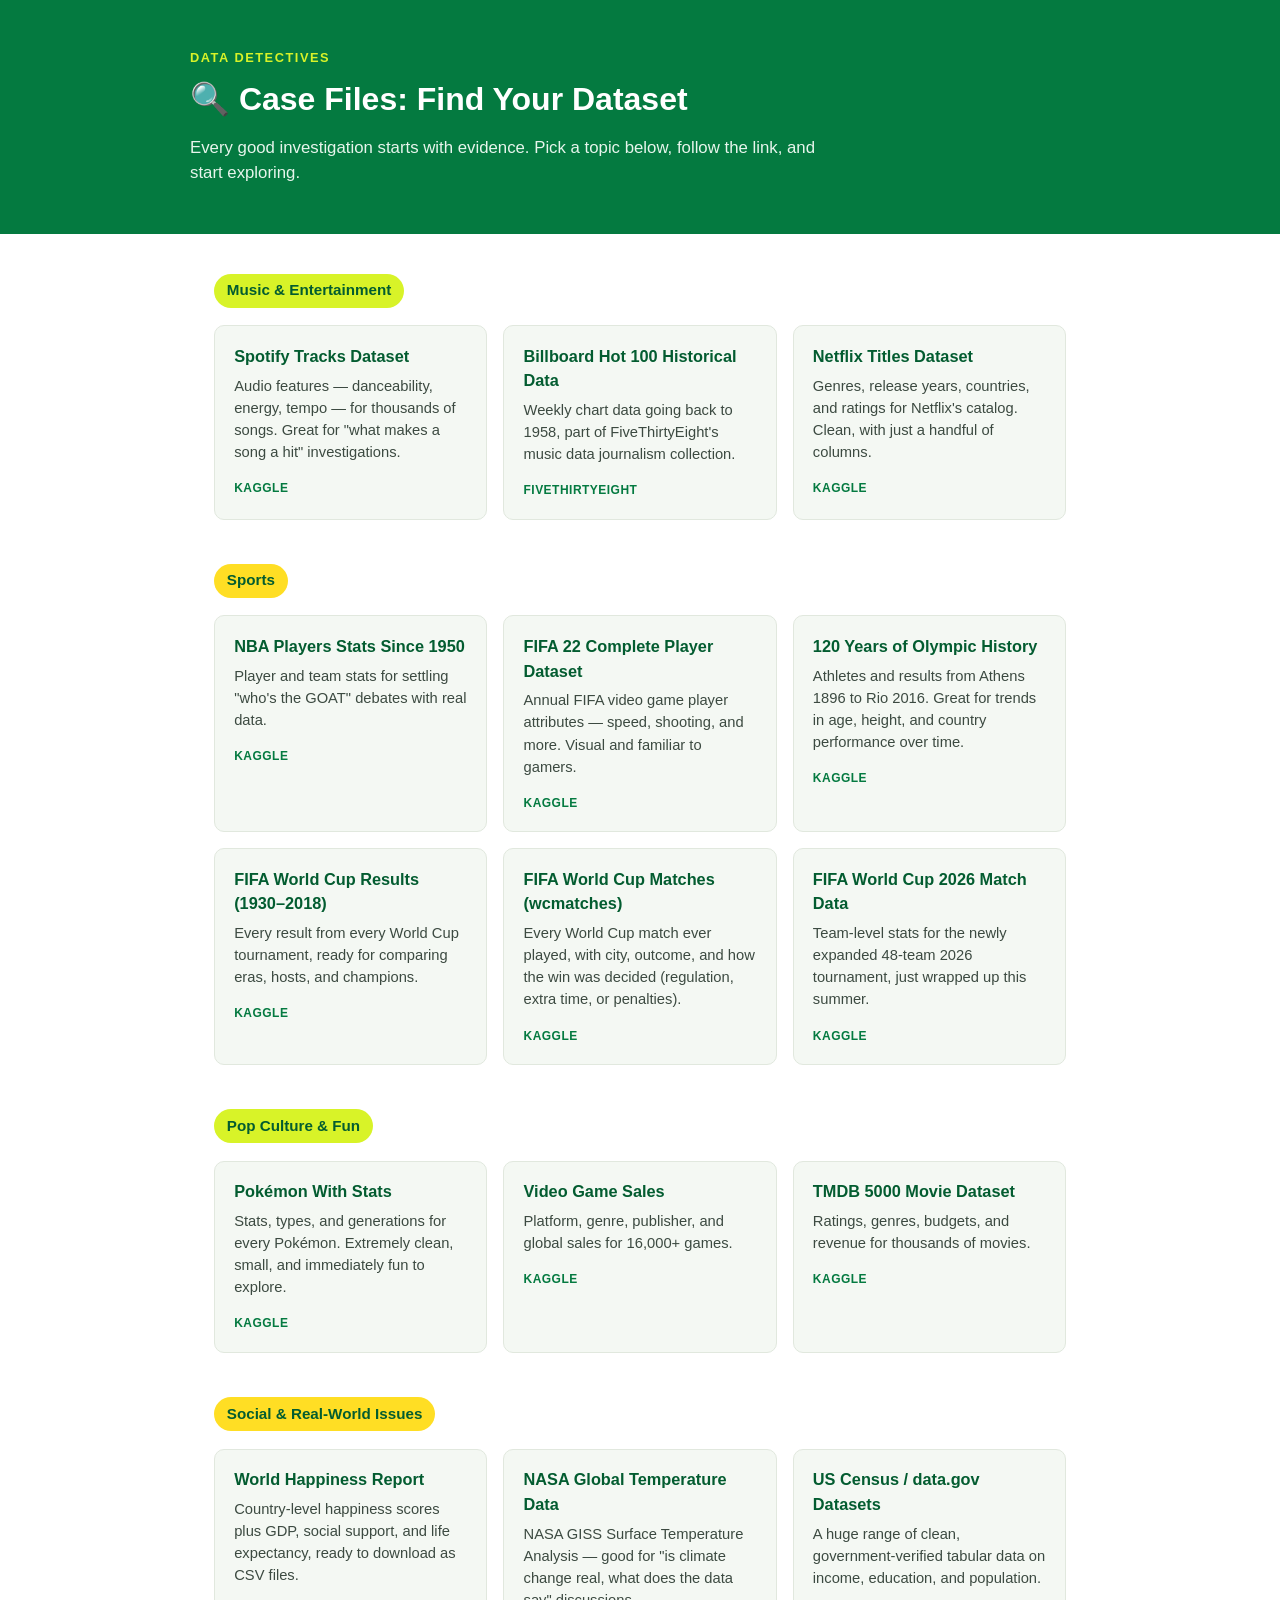
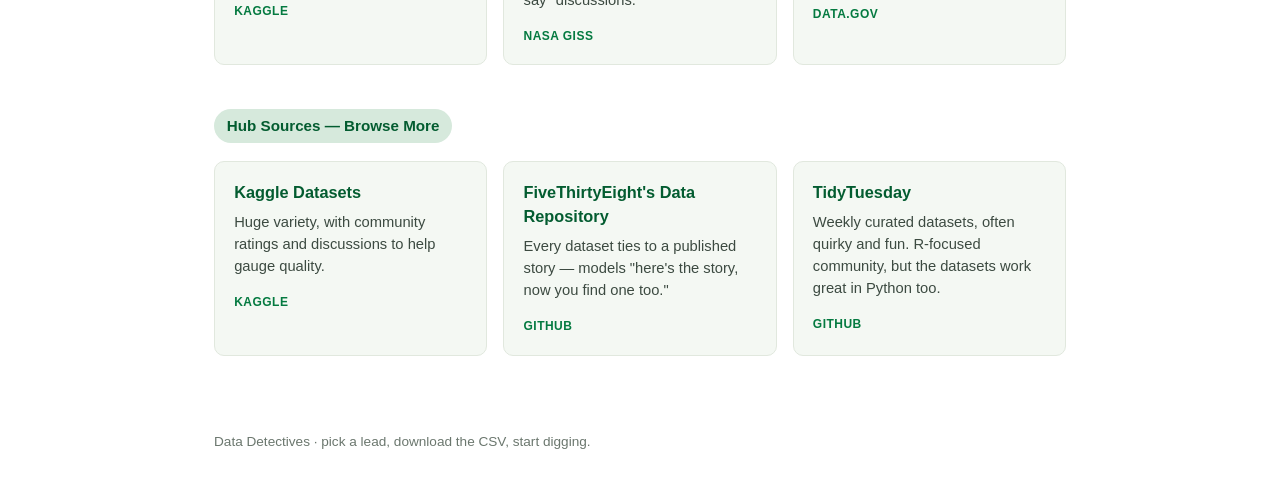
==== index.html @ fd246d50 "Add files via upload" ====
<!DOCTYPE html>
<html lang="en">
<head>
<meta charset="UTF-8">
<meta name="viewport" content="width=device-width, initial-scale=1.0">
<title>Data Detectives — Dataset Directory</title>
<link rel="stylesheet" href="styles.css">
</head>
<body>

<header class="site-header">
  <div class="header-inner">
    <p class="eyebrow">Data Detectives</p>
    <h1>🔍 Case Files: Find Your Dataset</h1>
    <p class="subtitle">Every good investigation starts with evidence. Pick a topic below, follow the link, and start exploring.</p>
  </div>
</header>

<main>

  <section class="topic">
    <h2><span class="tag tag-a">Music &amp; Entertainment</span></h2>
    <div class="card-grid">
      <a class="card" href="https://www.kaggle.com/datasets/maharshipandya/-spotify-tracks-dataset" target="_blank" rel="noopener">
        <h3>Spotify Tracks Dataset</h3>
        <p>Audio features — danceability, energy, tempo — for thousands of songs. Great for "what makes a song a hit" investigations.</p>
        <span class="source">Kaggle</span>
      </a>
      <a class="card" href="https://github.com/fivethirtyeight/data" target="_blank" rel="noopener">
        <h3>Billboard Hot 100 Historical Data</h3>
        <p>Weekly chart data going back to 1958, part of FiveThirtyEight's music data journalism collection.</p>
        <span class="source">FiveThirtyEight</span>
      </a>
      <a class="card" href="https://www.kaggle.com/datasets/shivamb/netflix-shows" target="_blank" rel="noopener">
        <h3>Netflix Titles Dataset</h3>
        <p>Genres, release years, countries, and ratings for Netflix's catalog. Clean, with just a handful of columns.</p>
        <span class="source">Kaggle</span>
      </a>
    </div>
  </section>

  <section class="topic">
    <h2><span class="tag tag-b">Sports</span></h2>
    <div class="card-grid">
      <a class="card" href="https://www.kaggle.com/datasets/drgilermo/nba-players-stats" target="_blank" rel="noopener">
        <h3>NBA Players Stats Since 1950</h3>
        <p>Player and team stats for settling "who's the GOAT" debates with real data.</p>
        <span class="source">Kaggle</span>
      </a>
      <a class="card" href="https://www.kaggle.com/datasets/stefanoleone992/fifa-22-complete-player-dataset" target="_blank" rel="noopener">
        <h3>FIFA 22 Complete Player Dataset</h3>
        <p>Annual FIFA video game player attributes — speed, shooting, and more. Visual and familiar to gamers.</p>
        <span class="source">Kaggle</span>
      </a>
      <a class="card" href="https://www.kaggle.com/datasets/heesoo37/120-years-of-olympic-history-athletes-and-results" target="_blank" rel="noopener">
        <h3>120 Years of Olympic History</h3>
        <p>Athletes and results from Athens 1896 to Rio 2016. Great for trends in age, height, and country performance over time.</p>
        <span class="source">Kaggle</span>
      </a>
      <a class="card" href="https://www.kaggle.com/datasets/abecklas/fifa-world-cup" target="_blank" rel="noopener">
        <h3>FIFA World Cup Results (1930–2018)</h3>
        <p>Every result from every World Cup tournament, ready for comparing eras, hosts, and champions.</p>
        <span class="source">Kaggle</span>
      </a>
      <a class="card" href="https://www.kaggle.com/datasets/evangower/fifa-world-cup" target="_blank" rel="noopener">
        <h3>FIFA World Cup Matches (wcmatches)</h3>
        <p>Every World Cup match ever played, with city, outcome, and how the win was decided (regulation, extra time, or penalties).</p>
        <span class="source">Kaggle</span>
      </a>
      <a class="card" href="https://www.kaggle.com/datasets/swaptr/fifa-wc-2026-matches" target="_blank" rel="noopener">
        <h3>FIFA World Cup 2026 Match Data</h3>
        <p>Team-level stats for the newly expanded 48-team 2026 tournament, just wrapped up this summer.</p>
        <span class="source">Kaggle</span>
      </a>
    </div>
  </section>

  <section class="topic">
    <h2><span class="tag tag-c">Pop Culture &amp; Fun</span></h2>
    <div class="card-grid">
      <a class="card" href="https://www.kaggle.com/datasets/abcsds/pokemon" target="_blank" rel="noopener">
        <h3>Pokémon With Stats</h3>
        <p>Stats, types, and generations for every Pokémon. Extremely clean, small, and immediately fun to explore.</p>
        <span class="source">Kaggle</span>
      </a>
      <a class="card" href="https://www.kaggle.com/datasets/gregorut/videogamesales" target="_blank" rel="noopener">
        <h3>Video Game Sales</h3>
        <p>Platform, genre, publisher, and global sales for 16,000+ games.</p>
        <span class="source">Kaggle</span>
      </a>
      <a class="card" href="https://www.kaggle.com/datasets/tmdb/tmdb-movie-metadata" target="_blank" rel="noopener">
        <h3>TMDB 5000 Movie Dataset</h3>
        <p>Ratings, genres, budgets, and revenue for thousands of movies.</p>
        <span class="source">Kaggle</span>
      </a>
    </div>
  </section>

  <section class="topic">
    <h2><span class="tag tag-d">Social &amp; Real-World Issues</span></h2>
    <div class="card-grid">
      <a class="card" href="https://www.kaggle.com/datasets/unsdsn/world-happiness" target="_blank" rel="noopener">
        <h3>World Happiness Report</h3>
        <p>Country-level happiness scores plus GDP, social support, and life expectancy, ready to download as CSV files.</p>
        <span class="source">Kaggle</span>
      </a>
      <a class="card" href="https://data.giss.nasa.gov/gistemp/" target="_blank" rel="noopener">
        <h3>NASA Global Temperature Data</h3>
        <p>NASA GISS Surface Temperature Analysis — good for "is climate change real, what does the data say" discussions.</p>
        <span class="source">NASA GISS</span>
      </a>
      <a class="card" href="https://data.gov" target="_blank" rel="noopener">
        <h3>US Census / data.gov Datasets</h3>
        <p>A huge range of clean, government-verified tabular data on income, education, and population.</p>
        <span class="source">data.gov</span>
      </a>
    </div>
  </section>

  <section class="topic">
    <h2><span class="tag tag-e">Hub Sources — Browse More</span></h2>
    <div class="card-grid">
      <a class="card" href="https://www.kaggle.com/datasets" target="_blank" rel="noopener">
        <h3>Kaggle Datasets</h3>
        <p>Huge variety, with community ratings and discussions to help gauge quality.</p>
        <span class="source">Kaggle</span>
      </a>
      <a class="card" href="https://github.com/fivethirtyeight/data" target="_blank" rel="noopener">
        <h3>FiveThirtyEight's Data Repository</h3>
        <p>Every dataset ties to a published story — models "here's the story, now you find one too."</p>
        <span class="source">GitHub</span>
      </a>
      <a class="card" href="https://github.com/rfordatascience/tidytuesday" target="_blank" rel="noopener">
        <h3>TidyTuesday</h3>
        <p>Weekly curated datasets, often quirky and fun. R-focused community, but the datasets work great in Python too.</p>
        <span class="source">GitHub</span>
      </a>
    </div>
  </section>

</main>

<footer class="site-footer">
  <p>Data Detectives · pick a lead, download the CSV, start digging.</p>
</footer>

</body>
</html>
---- styles.css ----
:root {
  --green: #047A40;
  --green-dark: #035c30;
  --lime: #D8F328;
  --yellow: #FFDE24;
  --ink: #1a2b22;
  --paper: #ffffff;
  --paper-soft: #f4f8f3;
  --border: #e1e8de;
}

* {
  box-sizing: border-box;
}

body {
  margin: 0;
  font-family: -apple-system, BlinkMacSystemFont, "Segoe UI", Helvetica, Arial, sans-serif;
  color: var(--ink);
  background: var(--paper);
  line-height: 1.5;
}

.site-header {
  background: var(--green);
  color: var(--paper);
  padding: 3rem 1.5rem;
}

.header-inner {
  max-width: 900px;
  margin: 0 auto;
}

.eyebrow {
  text-transform: uppercase;
  letter-spacing: 0.12em;
  font-size: 0.8rem;
  font-weight: 700;
  color: var(--lime);
  margin: 0 0 0.5rem;
}

.site-header h1 {
  font-size: 2rem;
  margin: 0 0 0.75rem;
}

.subtitle {
  margin: 0;
  max-width: 640px;
  color: #e7f5ec;
  font-size: 1.05rem;
}

main {
  max-width: 900px;
  margin: 0 auto;
  padding: 2.5rem 1.5rem 1rem;
}

.topic {
  margin-bottom: 2.75rem;
}

.topic h2 {
  margin: 0 0 1.1rem;
  font-size: 1rem;
}

.tag {
  display: inline-block;
  padding: 0.35rem 0.8rem;
  border-radius: 999px;
  font-weight: 700;
  font-size: 0.95rem;
  color: var(--green-dark);
}

.tag-a { background: var(--lime); }
.tag-b { background: var(--yellow); }
.tag-c { background: var(--lime); }
.tag-d { background: var(--yellow); }
.tag-e { background: #d6e9dc; }

.card-grid {
  display: grid;
  grid-template-columns: repeat(auto-fill, minmax(240px, 1fr));
  gap: 1rem;
}

.card {
  display: block;
  padding: 1.1rem 1.2rem;
  border: 1px solid var(--border);
  border-radius: 10px;
  background: var(--paper-soft);
  text-decoration: none;
  color: inherit;
  transition: border-color 0.15s ease, transform 0.15s ease;
}

.card:hover,
.card:focus-visible {
  border-color: var(--green);
  transform: translateY(-2px);
}

.card h3 {
  margin: 0 0 0.4rem;
  font-size: 1.02rem;
  color: var(--green-dark);
}

.card p {
  margin: 0 0 0.75rem;
  font-size: 0.92rem;
  color: #3c4a41;
}

.source {
  display: inline-block;
  font-size: 0.75rem;
  font-weight: 700;
  text-transform: uppercase;
  letter-spacing: 0.04em;
  color: var(--green);
}

.site-footer {
  max-width: 900px;
  margin: 1rem auto 3rem;
  padding: 0 1.5rem;
  color: #6b776e;
  font-size: 0.85rem;
}
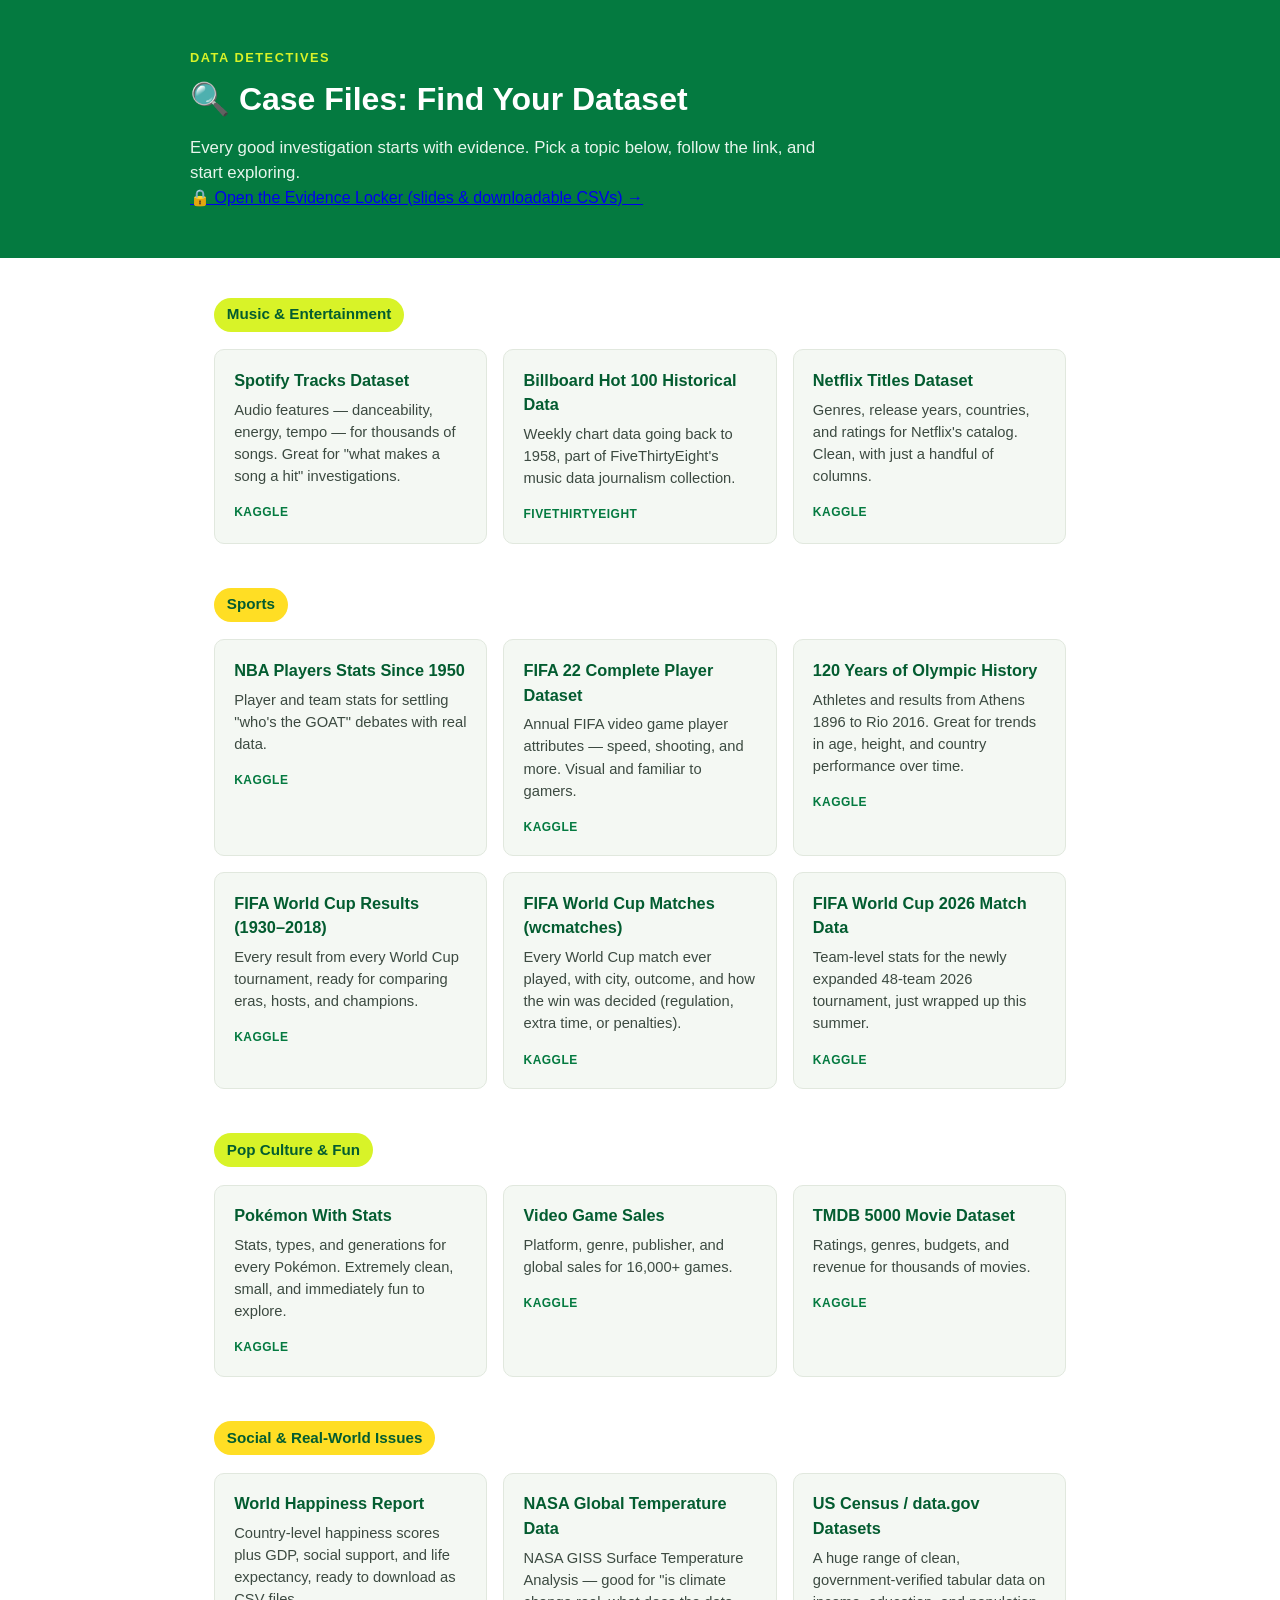
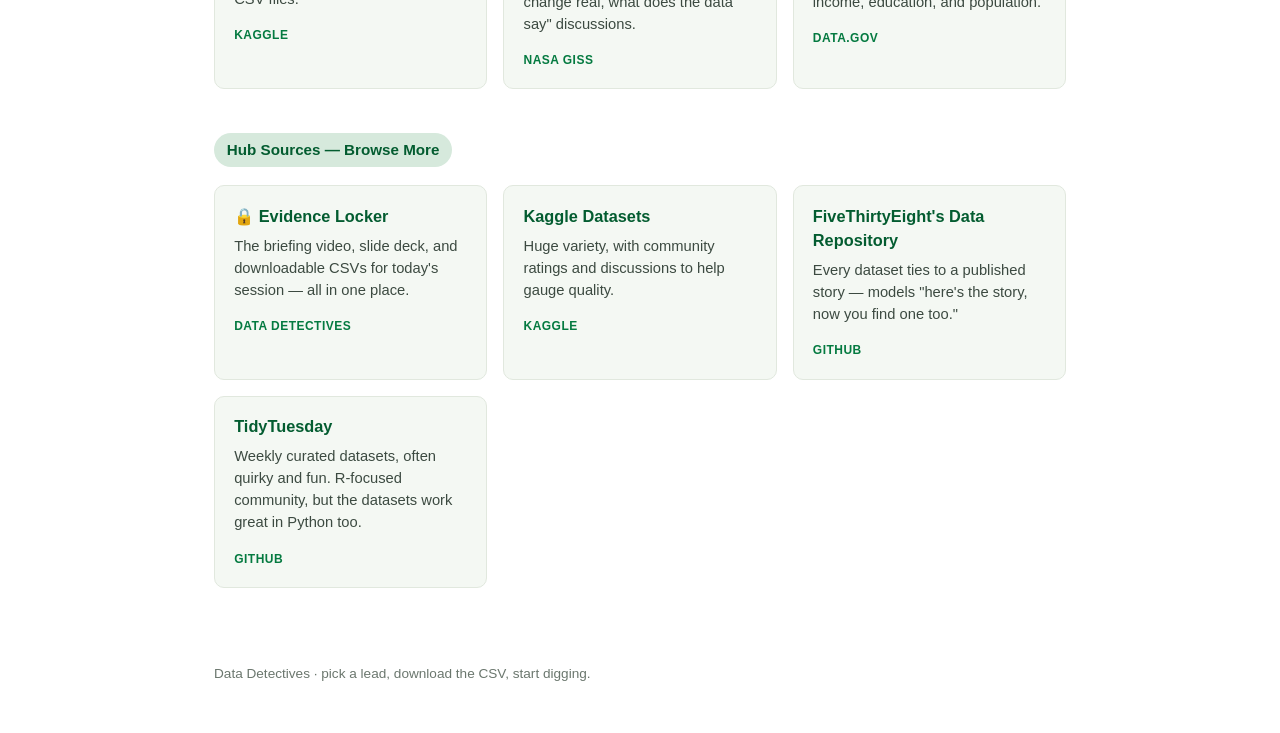
==== commit a6fbb7fa: "Add files via upload" ====
--- a/index.html
+++ b/index.html
@@ -13,6 +13,7 @@
     <p class="eyebrow">Data Detectives</p>
     <h1>🔍 Case Files: Find Your Dataset</h1>
     <p class="subtitle">Every good investigation starts with evidence. Pick a topic below, follow the link, and start exploring.</p>
+    <a class="locker-link" href="locker.html">🔒 Open the Evidence Locker (slides &amp; downloadable CSVs) →</a>
   </div>
 </header>
 
@@ -120,6 +121,11 @@
   <section class="topic">
     <h2><span class="tag tag-e">Hub Sources — Browse More</span></h2>
     <div class="card-grid">
+      <a class="card" href="locker.html">
+        <h3>🔒 Evidence Locker</h3>
+        <p>The briefing video, slide deck, and downloadable CSVs for today's session — all in one place.</p>
+        <span class="source">Data Detectives</span>
+      </a>
       <a class="card" href="https://www.kaggle.com/datasets" target="_blank" rel="noopener">
         <h3>Kaggle Datasets</h3>
         <p>Huge variety, with community ratings and discussions to help gauge quality.</p>
